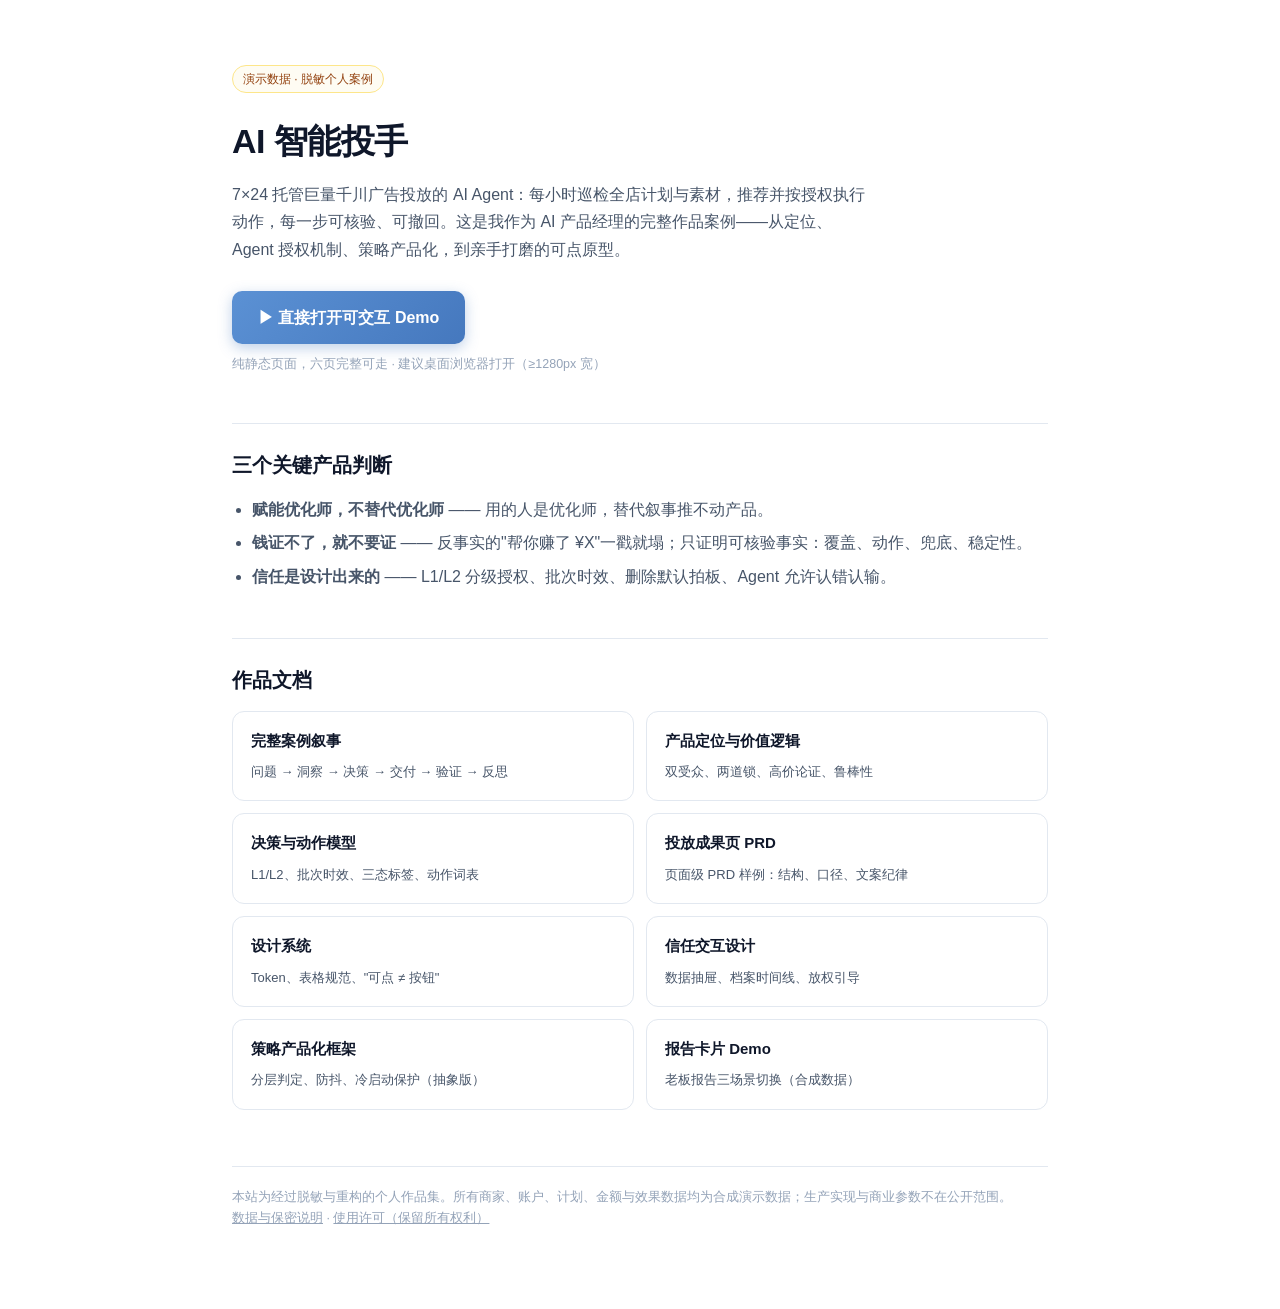
==== index.html @ 15bfa962 "AI 智能投手作品集 初始提交（脱敏演示版）" ====
<!DOCTYPE html>
<html lang="zh-CN">
<head>
<meta charset="UTF-8">
<meta name="viewport" content="width=device-width, initial-scale=1.0">
<title>AI 智能投手 · AI 产品经理作品集</title>
<style>
  :root{
    --primary-600:#4578be;--primary-500:#5b91d4;--primary-50:#f1f6fd;
    --ink:#0f172a;--ink-2:#475569;--ink-3:#94a3b8;
    --hair:#e2e8f0;--hair-2:#f1f5f9;
    --warning:#e09422;--warning-light:#fefcf3;
  }
  *{margin:0;padding:0;box-sizing:border-box}
  body{font-family:-apple-system,BlinkMacSystemFont,'Segoe UI','PingFang SC','Microsoft YaHei',sans-serif;color:var(--ink);background:#fff;line-height:1.7}
  .wrap{max-width:880px;margin:0 auto;padding:64px 32px 80px}
  .badge{display:inline-block;background:var(--warning-light);border:1px solid #fde68a;color:#92400e;font-size:12px;padding:3px 10px;border-radius:9999px;margin-bottom:20px}
  h1{font-size:34px;letter-spacing:-.5px;margin-bottom:10px}
  .sub{color:var(--ink-2);font-size:16px;max-width:640px;margin-bottom:28px}
  .cta{display:inline-block;background:linear-gradient(135deg,var(--primary-500),var(--primary-600));color:#fff;text-decoration:none;font-size:16px;font-weight:600;padding:13px 26px;border-radius:10px;box-shadow:0 4px 14px rgba(69,120,190,.35)}
  .cta:hover{filter:brightness(1.06)}
  .cta-sub{display:block;color:var(--ink-3);font-size:12.5px;margin-top:10px}
  h2{font-size:20px;margin:48px 0 14px;padding-top:24px;border-top:1px solid var(--hair)}
  .grid{display:grid;grid-template-columns:1fr 1fr;gap:12px}
  @media(max-width:640px){.grid{grid-template-columns:1fr}}
  .card{border:1px solid var(--hair);border-radius:12px;padding:16px 18px;text-decoration:none;color:var(--ink);display:block;transition:border-color .15s, background .15s}
  .card:hover{border-color:var(--primary-500);background:var(--primary-50)}
  .card b{display:block;font-size:15px;margin-bottom:4px}
  .card span{color:var(--ink-2);font-size:13px}
  ul{margin:8px 0 0 20px;color:var(--ink-2)}
  li{margin-bottom:6px}
  .foot{margin-top:56px;padding-top:20px;border-top:1px solid var(--hair);color:var(--ink-3);font-size:12.5px}
  .foot a{color:var(--ink-3)}
</style>
</head>
<body>
<div class="wrap">
  <div class="badge">演示数据 · 脱敏个人案例</div>
  <h1>AI 智能投手</h1>
  <p class="sub">7×24 托管巨量千川广告投放的 AI Agent：每小时巡检全店计划与素材，推荐并按授权执行动作，每一步可核验、可撤回。这是我作为 AI 产品经理的完整作品案例——从定位、Agent 授权机制、策略产品化，到亲手打磨的可点原型。</p>

  <a class="cta" href="prototype/toudehao_final.html">▶ 直接打开可交互 Demo</a>
  <span class="cta-sub">纯静态页面，六页完整可走 · 建议桌面浏览器打开（≥1280px 宽）</span>

  <h2>三个关键产品判断</h2>
  <ul>
    <li><b>赋能优化师，不替代优化师</b> —— 用的人是优化师，替代叙事推不动产品。</li>
    <li><b>钱证不了，就不要证</b> —— 反事实的"帮你赚了 ¥X"一戳就塌；只证明可核验事实：覆盖、动作、兜底、稳定性。</li>
    <li><b>信任是设计出来的</b> —— L1/L2 分级授权、批次时效、删除默认拍板、Agent 允许认错认输。</li>
  </ul>

  <h2>作品文档</h2>
  <div class="grid">
    <a class="card" href="case-study/AI智能投手.md"><b>完整案例叙事</b><span>问题 → 洞察 → 决策 → 交付 → 验证 → 反思</span></a>
    <a class="card" href="product/01-定位与价值逻辑.md"><b>产品定位与价值逻辑</b><span>双受众、两道锁、高价论证、鲁棒性</span></a>
    <a class="card" href="product/02-决策与动作模型.md"><b>决策与动作模型</b><span>L1/L2、批次时效、三态标签、动作词表</span></a>
    <a class="card" href="product/03-投放成果页PRD.md"><b>投放成果页 PRD</b><span>页面级 PRD 样例：结构、口径、文案纪律</span></a>
    <a class="card" href="design/01-设计系统.md"><b>设计系统</b><span>Token、表格规范、"可点 ≠ 按钮"</span></a>
    <a class="card" href="design/02-信任交互设计.md"><b>信任交互设计</b><span>数据抽屉、档案时间线、放权引导</span></a>
    <a class="card" href="strategy/策略框架.md"><b>策略产品化框架</b><span>分层判定、防抖、冷启动保护（抽象版）</span></a>
    <a class="card" href="reports/demo.html"><b>报告卡片 Demo</b><span>老板报告三场景切换（合成数据）</span></a>
  </div>

  <div class="foot">
    本站为经过脱敏与重构的个人作品集。所有商家、账户、计划、金额与效果数据均为合成演示数据；生产实现与商业参数不在公开范围。<br>
    <a href="NOTICE.md">数据与保密说明</a> · <a href="LICENSE.md">使用许可（保留所有权利）</a>
  </div>
</div>
</body>
</html>
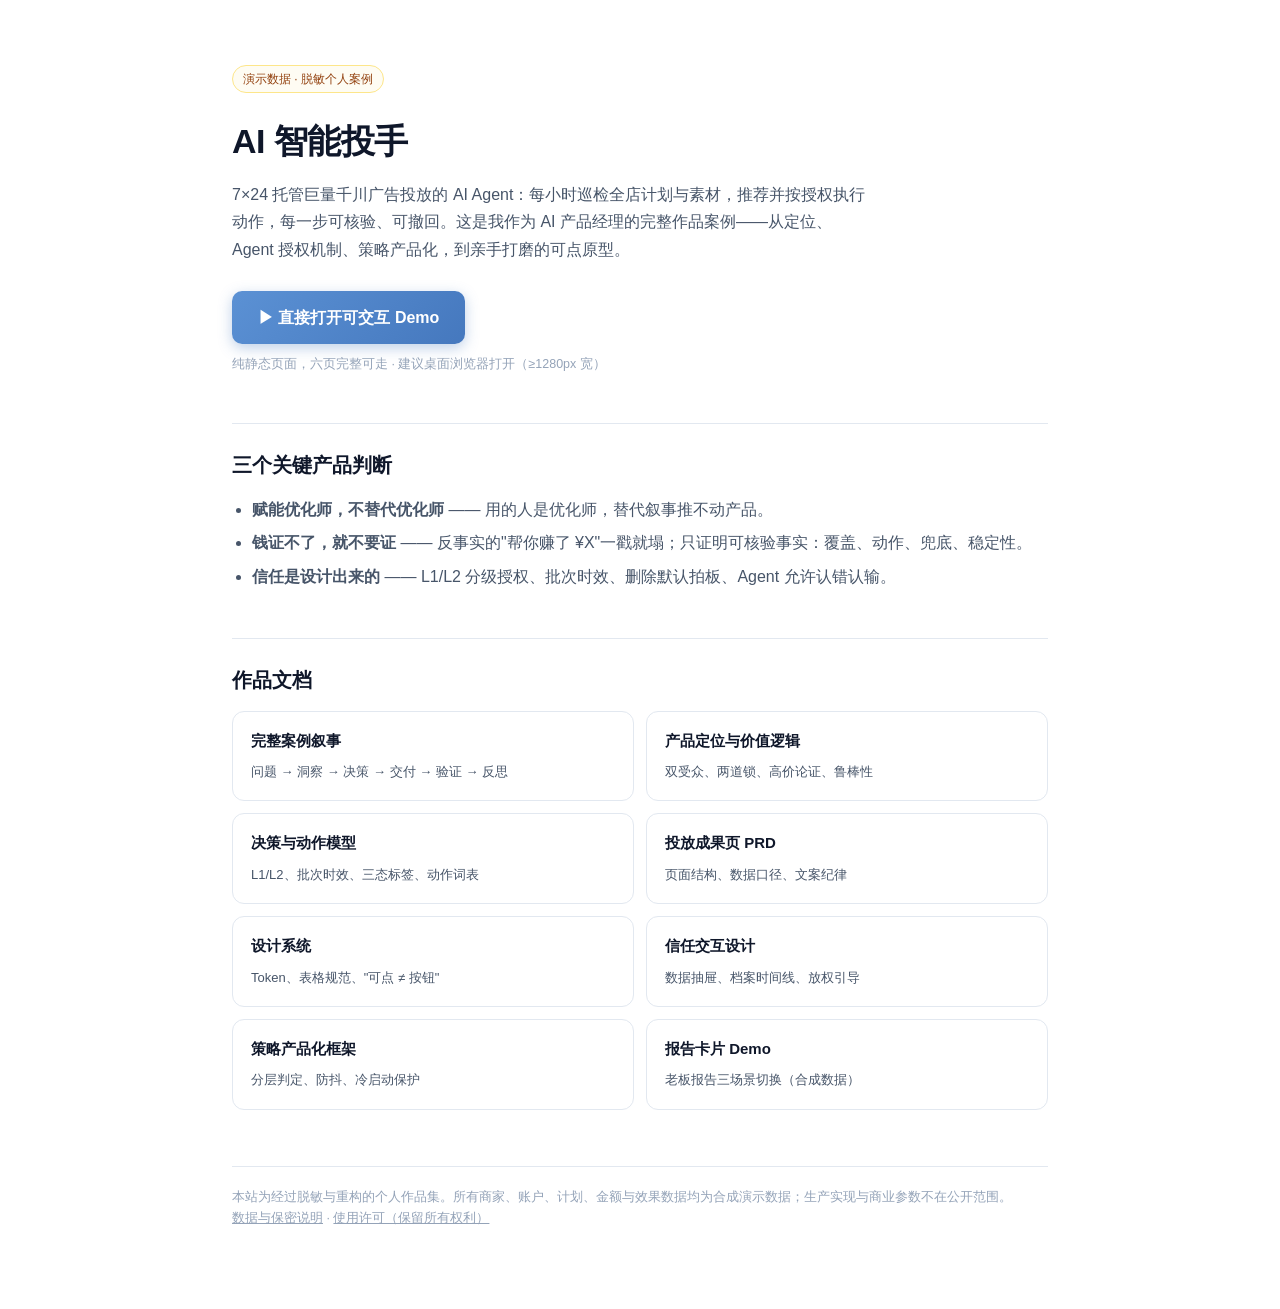
==== commit b4ae76f7: "精简文档：移除过程性解释与重复脱敏说明" ====
--- a/index.html
+++ b/index.html
@@ -54,10 +54,10 @@
     <a class="card" href="case-study/AI智能投手.md"><b>完整案例叙事</b><span>问题 → 洞察 → 决策 → 交付 → 验证 → 反思</span></a>
     <a class="card" href="product/01-定位与价值逻辑.md"><b>产品定位与价值逻辑</b><span>双受众、两道锁、高价论证、鲁棒性</span></a>
     <a class="card" href="product/02-决策与动作模型.md"><b>决策与动作模型</b><span>L1/L2、批次时效、三态标签、动作词表</span></a>
-    <a class="card" href="product/03-投放成果页PRD.md"><b>投放成果页 PRD</b><span>页面级 PRD 样例：结构、口径、文案纪律</span></a>
+    <a class="card" href="product/03-投放成果页PRD.md"><b>投放成果页 PRD</b><span>页面结构、数据口径、文案纪律</span></a>
     <a class="card" href="design/01-设计系统.md"><b>设计系统</b><span>Token、表格规范、"可点 ≠ 按钮"</span></a>
     <a class="card" href="design/02-信任交互设计.md"><b>信任交互设计</b><span>数据抽屉、档案时间线、放权引导</span></a>
-    <a class="card" href="strategy/策略框架.md"><b>策略产品化框架</b><span>分层判定、防抖、冷启动保护（抽象版）</span></a>
+    <a class="card" href="strategy/策略框架.md"><b>策略产品化框架</b><span>分层判定、防抖、冷启动保护</span></a>
     <a class="card" href="reports/demo.html"><b>报告卡片 Demo</b><span>老板报告三场景切换（合成数据）</span></a>
   </div>
 
